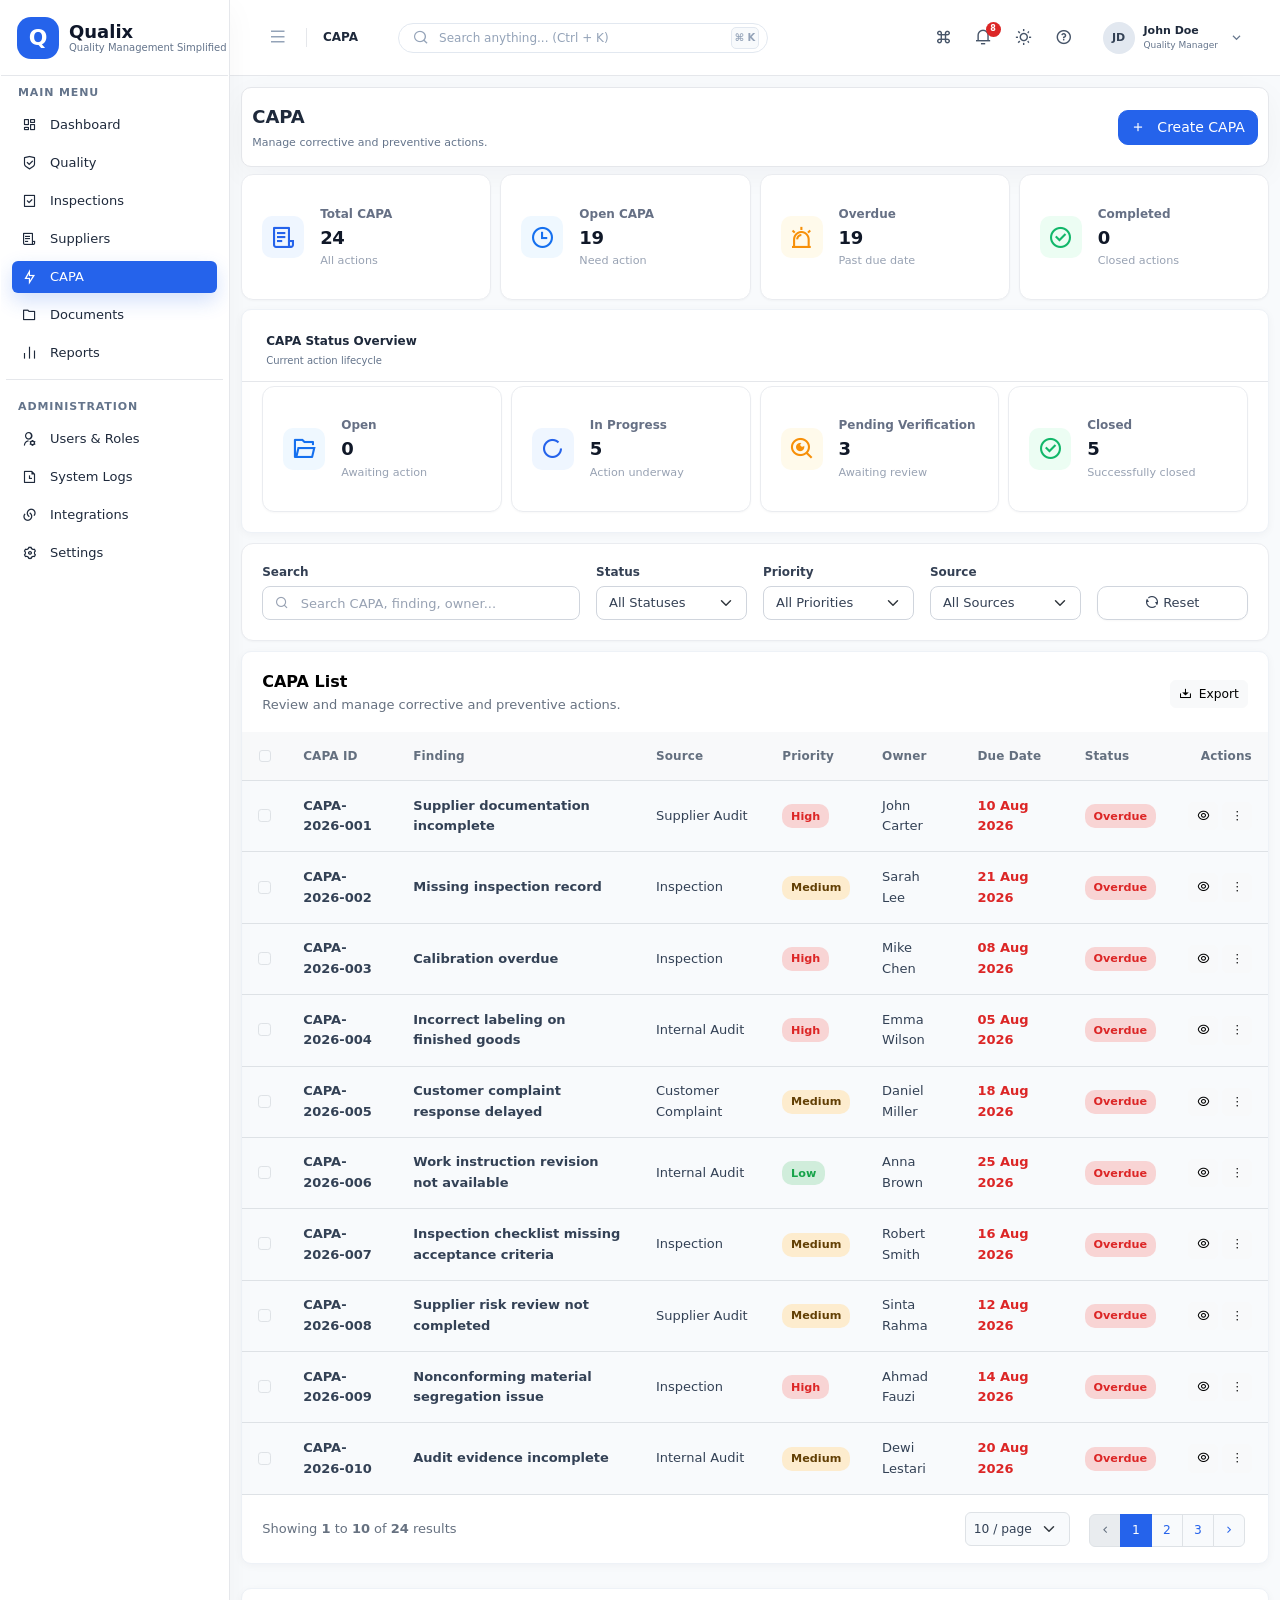
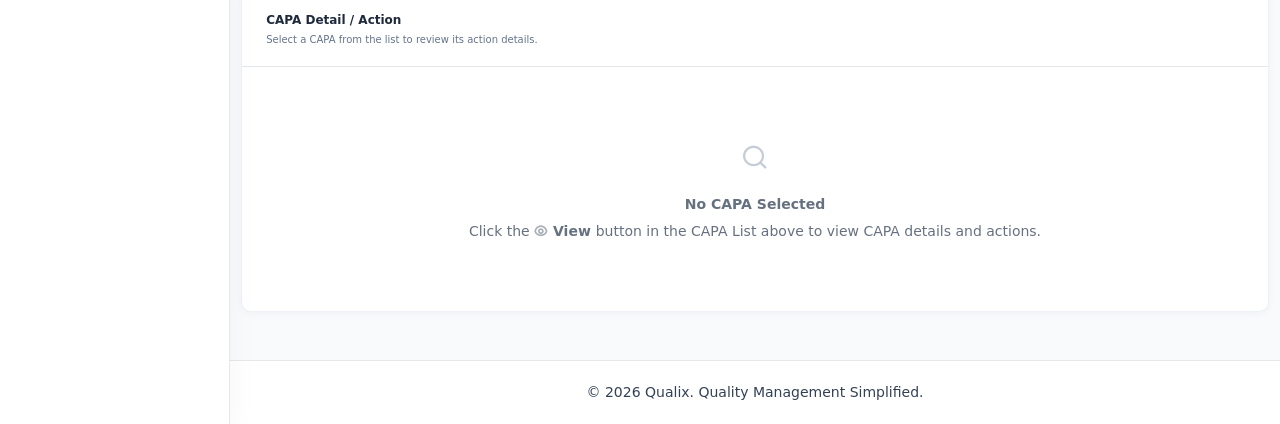
==== capa.html @ 68c369f2 "Add Qualix demo files" ====
<!DOCTYPE html>
<html lang="en">

<head>
    <meta charset="UTF-8">
    <meta name="viewport" content="width=device-width, initial-scale=1.0">

    <title>CAPA | Qualix</title>

    <link
    rel="icon"
    type="image/svg+xml"
    href="/favicon.svg">

  <script type="module" crossorigin src="/assets/main-CkO5dMS5.js"></script>
  <link rel="stylesheet" crossorigin href="/assets/main-CAKRarnx.css">
</head>

<body
    data-page="capa"
    data-page-title="CAPA"
>

<div class="qx-app">

<!-- ==========================================================
     SIDEBAR
========================================================== -->

    <aside
        id="qx-sidebar"
        class="qx-sidebar"
    ></aside>

<!-- ==========================================================
         MAIN
========================================================== -->

    <div class="qx-main">

        <div id="qx-header"></div>


<!-- ==========================================================
     CONTENT
========================================================== -->

    <main class="qx-content">

        <div class="qx-container">

            <div class="capa-page">

<!-- ======================================================
        BLOCK 1 — PAGE HEADER
======================================================= -->

    <section class="qx-dashboard-hero capa-hero">

        <div class="qx-dashboard-hero__intro">
            <h1 class="qx-dashboard-hero__title">CAPA</h1>

            <p class="qx-dashboard-hero__description">
                Manage corrective and preventive actions.
            </p>
        </div>

        <div class="qx-dashboard-hero__actions">

            <button
                type="button"
                class="btn btn-primary"
                data-bs-toggle="modal"
                data-bs-target="#newCapaModal">

                <i class="ri-add-line me-2"></i>
                Create CAPA

            </button>

        </div>

    </section>


    <!-- ======================================================
         BLOCK 2 — CAPA KPI
    ======================================================= -->

    <section class="qx-capa-summary">

        <div class="row g-3">

            <div class="col-12 col-sm-6 col-xl-3">
                <div class="qx-stat-card">

                    <div class="qx-stat-icon qx-stat-icon-primary">
                        <i class="ri-file-list-3-line"></i>
                    </div>

                    <div class="qx-stat-content">
                        <span class="qx-stat-label">Total CAPA</span>
                        <span class="qx-stat-value" id="capaTotal">24</span>
                        <span class="qx-stat-meta">All actions</span>
                    </div>

                </div>
            </div>

            <div class="col-12 col-sm-6 col-xl-3">
                <div class="qx-stat-card">

                    <div class="qx-stat-icon qx-stat-icon-info">
                        <i class="ri-time-line"></i>
                    </div>

                    <div class="qx-stat-content">
                        <span class="qx-stat-label">Open CAPA</span>
                        <span class="qx-stat-value" id="capaOpen">12</span>
                        <span class="qx-stat-meta">Need action</span>
                    </div>

                </div>
            </div>

            <div class="col-12 col-sm-6 col-xl-3">
                <div class="qx-stat-card">

                    <div class="qx-stat-icon qx-stat-icon-warning">
                        <i class="ri-alarm-warning-line"></i>
                    </div>

                    <div class="qx-stat-content">
                        <span class="qx-stat-label">Overdue</span>
                        <span class="qx-stat-value" id="capaOverdue">3</span>
                        <span class="qx-stat-meta">Past due date</span>
                    </div>

                </div>
            </div>

            <div class="col-12 col-sm-6 col-xl-3">
                <div class="qx-stat-card">

                    <div class="qx-stat-icon qx-stat-icon-success">
                        <i class="ri-checkbox-circle-line"></i>
                    </div>

                    <div class="qx-stat-content">
                        <span class="qx-stat-label">Completed</span>
                        <span class="qx-stat-value" id="capaCompleted">9</span>
                        <span class="qx-stat-meta">Closed actions</span>
                    </div>

                </div>
            </div>

        </div>

    </section>


    <!-- ======================================================
         BLOCK 3 — CAPA STATUS OVERVIEW
    ======================================================= -->

    <section class="qx-card qx-capa-status-card mt-4">

        <div class="qx-card-header">

            <div class="qx-card-header-left">
                <h5 class="qx-card-title">CAPA Status Overview</h5>

                <p class="qx-card-subtitle">
                    Current action lifecycle
                </p>
            </div>

        </div>

        <div class="qx-card-body">

            <div class="row g-3">

                <div class="col-12 col-sm-6 col-xl-3">
                    <div class="qx-stat-card">

                        <div class="qx-stat-icon qx-stat-icon-info">
                            <i class="ri-folder-open-line"></i>
                        </div>

                        <div class="qx-stat-content">
                            <span class="qx-stat-label">Open</span>
                            <span class="qx-stat-value" id="statusOpen">7</span>
                            <span class="qx-stat-meta">Awaiting action</span>
                        </div>

                    </div>
                </div>

                <div class="col-12 col-sm-6 col-xl-3">
                    <div class="qx-stat-card">

                        <div class="qx-stat-icon qx-stat-icon-primary">
                            <i class="ri-loader-4-line"></i>
                        </div>

                        <div class="qx-stat-content">
                            <span class="qx-stat-label">In Progress</span>
                            <span class="qx-stat-value" id="statusProgress">5</span>
                            <span class="qx-stat-meta">Action underway</span>
                        </div>

                    </div>
                </div>

                <div class="col-12 col-sm-6 col-xl-3">
                    <div class="qx-stat-card">

                        <div class="qx-stat-icon qx-stat-icon-warning">
                            <i class="ri-search-eye-line"></i>
                        </div>

                        <div class="qx-stat-content">
                            <span class="qx-stat-label">Pending Verification</span>
                            <span class="qx-stat-value" id="statusVerification">3</span>
                            <span class="qx-stat-meta">Awaiting review</span>
                        </div>

                    </div>
                </div>

                <div class="col-12 col-sm-6 col-xl-3">
                    <div class="qx-stat-card">

                        <div class="qx-stat-icon qx-stat-icon-success">
                            <i class="ri-checkbox-circle-line"></i>
                        </div>

                        <div class="qx-stat-content">
                            <span class="qx-stat-label">Closed</span>
                            <span class="qx-stat-value" id="statusClosed">9</span>
                            <span class="qx-stat-meta">Successfully closed</span>
                        </div>

                    </div>
                </div>

            </div>

        </div>

    </section>


    <!-- ======================================================
         BLOCK 4 — CAPA LIST
    ======================================================= -->
    
    <!-- CAPA LIST HEADER / FILTER -->

    <section class="qx-card qx-filter-card">

        <div class="row g-3 align-items-end">

            <div class="col-12 col-lg-4">

                <label class="qx-form-label">Search</label>

                <div class="qx-input-icon">

                    <i class="ri-search-line"></i>

                    <input
                        type="text"
                        id="capaSearch"
                        class="form-control"
                        placeholder="Search CAPA, finding, owner...">

                </div>

            </div>

            <div class="col-12 col-md-6 col-lg-2">

                <label class="qx-form-label">Status</label>

                <select id="capaStatus" class="form-select">
                    <option value="">All Statuses</option>
                    <option value="Open">Open</option>
                    <option value="In Progress">In Progress</option>
                    <option value="Pending Verification">Pending Verification</option>
                    <option value="Overdue">Overdue</option>
                    <option value="Closed">Closed</option>
                </select>

            </div>

            <div class="col-12 col-md-6 col-lg-2">

                <label class="qx-form-label">Priority</label>

                <select id="capaPriority" class="form-select">
                    <option value="">All Priorities</option>
                    <option value="Low">Low</option>
                    <option value="Medium">Medium</option>
                    <option value="High">High</option>
                </select>

            </div>

            <div class="col-12 col-md-6 col-lg-2">

                <label class="qx-form-label">Source</label>

                <select id="capaSource" class="form-select">
                    <option value="">All Sources</option>
                    <option value="Inspection">Inspection</option>
                    <option value="Supplier Audit">Supplier Audit</option>
                    <option value="Internal Audit">Internal Audit</option>
                    <option value="Customer Complaint">Customer Complaint</option>
                </select>

            </div>

            <div class="col-12 col-md-6 col-lg-2">

                <button
                    type="button"
                    id="resetCapaFilters"
                    class="btn qx-filter-btn w-100"
                    title="Reset filters">

                    <i class="ri-refresh-line"></i>
                    <span class="d-none d-md-inline ms-1">Reset</span>

                </button>

            </div>

        </div>

    </section>

    <!-- CAPA TABLE -->
    <section class="qx-card qx-table-card">

        <div class="qx-table-header">

            <div>
                <h5 class="qx-table-title">CAPA List</h5>

                <p class="qx-table-description mb-0">
                    Review and manage corrective and preventive actions.
                </p>
            </div>

            <div>

                <button
                    type="button"
                    class="btn btn-light btn-sm"
                    id="exportCapas">

                    <i class="ri-download-2-line me-1"></i>
                    Export

                </button>

            </div>

        </div>

        <div class="table-responsive">

            <table class="table qx-data-table align-middle">

                <thead>

                    <tr>
                        <th class="qx-check-column">
                            <input
                                class="form-check-input"
                                type="checkbox"
                                id="selectAllCapas">
                        </th>

                        <th>CAPA ID</th>
                        <th>Finding</th>
                        <th>Source</th>
                        <th>Priority</th>
                        <th>Owner</th>
                        <th>Due Date</th>
                        <th>Status</th>
                        <th class="text-end">Actions</th>
                    </tr>

                </thead>

                <tbody id="capaTableBody"></tbody>

            </table>

        </div>

        <!-- PAGINATION -->
        <div class="qx-table-footer">

            <span class="qx-results-info" id="capaResultsInfo">
                Showing <strong>1</strong> to <strong>10</strong> of <strong>24</strong> results
            </span>

            <div class="d-flex align-items-center gap-3">

                <select
                    class="form-select form-select-sm qx-page-size"
                    id="capaPageSize">

                    <option value="10">10 / page</option>
                    <option value="25">25 / page</option>
                    <option value="50">50 / page</option>

                </select>

                <nav aria-label="CAPA pagination">
                    <ul
                        class="pagination pagination-sm mb-0"
                        id="capaPagination">
                    </ul>
                </nav>

            </div>

        </div>

    </section>


    <!-- ======================================================
         BLOCK 5 — CAPA DETAIL / ACTION
    ======================================================= -->

    <section class="qx-card qx-capa-detail-card mt-4">

        <div class="qx-card-header">

            <div class="qx-card-header-left">

                <h5 class="qx-card-title">
                    CAPA Detail / Action
                </h5>

                <p class="qx-card-subtitle">
                    Select a CAPA from the list to review its action details.
                </p>

            </div>

        </div>

        <div class="qx-card-body">

                <div
                    id="capaDetailEmpty"
                    class="text-center py-5">

                    <div class="mb-3">
                        <i
                            class="ri-search-line"
                            style="font-size: 28px; color: #98a2b3;">
                        </i>
                    </div>

                    <h6 class="fw-semibold mb-2">
                        No CAPA Selected
                    </h6>

                    <p class="text-muted mb-0">
                        Click the
                        <strong>
                            <i class="ri-eye-line"></i>
                            View
                        </strong>
                        button in the CAPA List above
                        to view CAPA details and actions.
                    </p>

                </div>

            <div id="capaDetailContent" class="d-none">

                <div class="row g-4">

                    <div class="col-12 col-lg-4">

                        <div class="mb-3">
                            <span class="qx-stat-label">CAPA ID</span>
                            <div class="fw-semibold" id="detailId">—</div>
                        </div>

                        <div class="mb-3">
                            <span class="qx-stat-label">Finding</span>
                            <div class="fw-semibold" id="detailFinding">—</div>
                        </div>

                        <div class="mb-3">
                            <span class="qx-stat-label">Source</span>
                            <div id="detailSource">—</div>
                        </div>

                        <div class="mb-3">
                            <span class="qx-stat-label">Owner</span>
                            <div id="detailOwner">—</div>
                        </div>

                        <div class="mb-3">
                            <span class="qx-stat-label">Due Date</span>
                            <div id="detailDueDate">—</div>
                        </div>

                        <div>
                            <span class="qx-stat-label">Status</span>
                            <div id="detailStatus">—</div>
                        </div>

                    </div>

                    <div class="col-12 col-lg-8">

                        <div class="mb-4">
                            <span class="qx-stat-label">Root Cause</span>
                            <p class="mb-0 mt-1" id="detailRootCause">—</p>
                        </div>

                        <div class="mb-4">
                            <span class="qx-stat-label">Corrective Action</span>
                            <p class="mb-0 mt-1" id="detailCorrective">—</p>
                        </div>

                        <div class="mb-4">
                            <span class="qx-stat-label">Preventive Action</span>
                            <p class="mb-0 mt-1" id="detailPreventive">—</p>
                        </div>

                        <div>
                            <span class="qx-stat-label">Verification</span>
                            <p class="mb-0 mt-1" id="detailVerification">—</p>
                        </div>

                    </div>

                </div>

            </div>

        </div>

    </section>

</div>

</div>

</main>


<!-- ==========================================================
     CREATE CAPA MODAL
========================================================== -->

<div
    class="modal fade"
    id="newCapaModal"
    tabindex="-1"
    aria-hidden="true">

    <div class="modal-dialog modal-lg modal-dialog-centered">

        <div class="modal-content">

            <div class="modal-header">

                <div>

                    <h5 class="modal-title">
                        Create CAPA
                    </h5>

                    <p class="text-muted mb-0 small">
                        Create a corrective or preventive action.
                    </p>

                </div>

                <button
                    type="button"
                    class="btn-close"
                    data-bs-dismiss="modal">
                </button>

            </div>

            <div class="modal-body">

                <div class="row g-3">

                    <div class="col-md-6">

                        <label class="qx-form-label">
                            Source
                        </label>

                        <select id="newCapaSource" class="form-select">
                            <option selected>Inspection</option>
                            <option>Supplier Audit</option>
                            <option>Internal Audit</option>
                            <option>Customer Complaint</option>
                        </select>

                    </div>

                    <div class="col-md-6">

                        <label class="qx-form-label">
                            Priority
                        </label>

                        <select id="newCapaPriority" class="form-select">
                            <option>Low</option>
                            <option selected>Medium</option>
                            <option>High</option>
                        </select>

                    </div>

                    <div class="col-12">

                        <label class="qx-form-label">
                            Finding
                        </label>

                        <input
                            type="text"
                            id="newCapaFinding"
                            class="form-control"
                            placeholder="Describe the finding...">

                    </div>

                    <div class="col-md-6">

                        <label class="qx-form-label">
                            Owner
                        </label>

                        <input
                            type="text"
                            id="newCapaOwner"
                            class="form-control"
                            placeholder="e.g. John Carter">

                    </div>

                    <div class="col-md-6">

                        <label class="qx-form-label">
                            Due Date
                        </label>

                        <input
                            type="date"
                            id="newCapaDueDate"
                            class="form-control">

                    </div>

                    <div class="col-12">

                        <label class="qx-form-label">
                            Root Cause
                        </label>

                        <textarea
                            id="newCapaRootCause"
                            class="form-control"
                            rows="3"
                            placeholder="Identify the root cause..."></textarea>

                    </div>

                    <div class="col-12">

                        <label class="qx-form-label">
                            Corrective Action
                        </label>

                        <textarea
                            id="newCapaCorrective"
                            class="form-control"
                            rows="3"
                            placeholder="Define the corrective action..."></textarea>

                    </div>

                    <div class="col-12">

                        <label class="qx-form-label">
                            Preventive Action
                        </label>

                        <textarea
                            id="newCapaPreventive"
                            class="form-control"
                            rows="3"
                            placeholder="Define the preventive action..."></textarea>

                    </div>

                </div>

            </div>

            <div class="modal-footer">

                <button
                    type="button"
                    class="btn btn-light"
                    data-bs-dismiss="modal">
                    Cancel
                </button>

                <button
                    type="button"
                    class="btn qx-btn-primary"
                    id="createCapaBtn">

                    <i class="ri-check-line me-2"></i>
                    Create CAPA

                </button>

            </div>

        </div>

    </div> <!-- End .qx-dashboard -->

</div> <!-- End .qx-container -->

<!-- ==========================================================
     EDIT CAPA MODAL
========================================================== -->

<div
    class="modal fade"
    id="editCapaModal"
    tabindex="-1"
    aria-hidden="true">

    <div class="modal-dialog modal-lg modal-dialog-centered">

        <div class="modal-content">

            <div class="modal-header">

                <div>

                    <h5 class="modal-title">
                        Edit CAPA
                    </h5>

                    <p class="text-muted mb-0 small">
                        Update corrective or preventive action.
                    </p>

                </div>

                <button
                    type="button"
                    class="btn-close"
                    data-bs-dismiss="modal"
                    aria-label="Close">
                </button>

            </div>


            <div class="modal-body">

                <input
                    type="hidden"
                    id="editCapaId">


                <div class="row g-3">

                    <!-- Source -->

                    <div class="col-md-6">

                        <label class="qx-form-label">
                            Source
                        </label>

                        <select
                            id="editCapaSource"
                            class="form-select">

                            <option>
                                Inspection
                            </option>

                            <option>
                                Supplier Audit
                            </option>

                            <option>
                                Internal Audit
                            </option>

                            <option>
                                Customer Complaint
                            </option>

                        </select>

                    </div>


                    <!-- Priority -->

                    <div class="col-md-6">

                        <label class="qx-form-label">
                            Priority
                        </label>

                        <select
                            id="editCapaPriority"
                            class="form-select">

                            <option>
                                Low
                            </option>

                            <option>
                                Medium
                            </option>

                            <option>
                                High
                            </option>

                        </select>

                    </div>


                    <!-- Finding -->

                    <div class="col-12">

                        <label class="qx-form-label">
                            Finding
                        </label>

                        <input
                            type="text"
                            id="editCapaFinding"
                            class="form-control"
                            placeholder="Describe the finding...">

                    </div>


                    <!-- Owner -->

                    <div class="col-md-6">

                        <label class="qx-form-label">
                            Owner
                        </label>

                        <input
                            type="text"
                            id="editCapaOwner"
                            class="form-control"
                            placeholder="e.g. John Carter">

                    </div>


                    <!-- Due Date -->

                    <div class="col-md-6">

                        <label class="qx-form-label">
                            Due Date
                        </label>

                        <input
                            type="date"
                            id="editCapaDueDate"
                            class="form-control">

                    </div>


                    <!-- Root Cause -->

                    <div class="col-12">

                        <label class="qx-form-label">
                            Root Cause
                        </label>

                        <textarea
                            id="editCapaRootCause"
                            class="form-control"
                            rows="3"
                            placeholder="Identify the root cause..."></textarea>

                    </div>


                    <!-- Corrective Action -->

                    <div class="col-12">

                        <label class="qx-form-label">
                            Corrective Action
                        </label>

                        <textarea
                            id="editCapaCorrective"
                            class="form-control"
                            rows="3"
                            placeholder="Define the corrective action..."></textarea>

                    </div>


                    <!-- Preventive Action -->

                    <div class="col-12">

                        <label class="qx-form-label">
                            Preventive Action
                        </label>

                        <textarea
                            id="editCapaPreventive"
                            class="form-control"
                            rows="3"
                            placeholder="Define the preventive action..."></textarea>

                    </div>

                </div>

            </div>


            <div class="modal-footer">

                <button
                    type="button"
                    class="btn btn-light"
                    data-bs-dismiss="modal">

                    Cancel

                </button>


                <button
                    type="button"
                    class="btn qx-btn-primary"
                    id="saveCapaEditBtn"
                    data-bs-dismiss="modal">
                    

                    <i class="ri-save-line me-2"></i>

                    Save Changes

                </button>

            </div>

        </div>

    </div>

</div>


</main>

        <!-- Global Footer -->
        <div id="qx-footer"></div>


    </div> <!-- End .qx-main -->

</div> <!-- End .qx-app -->


</body>

</html>
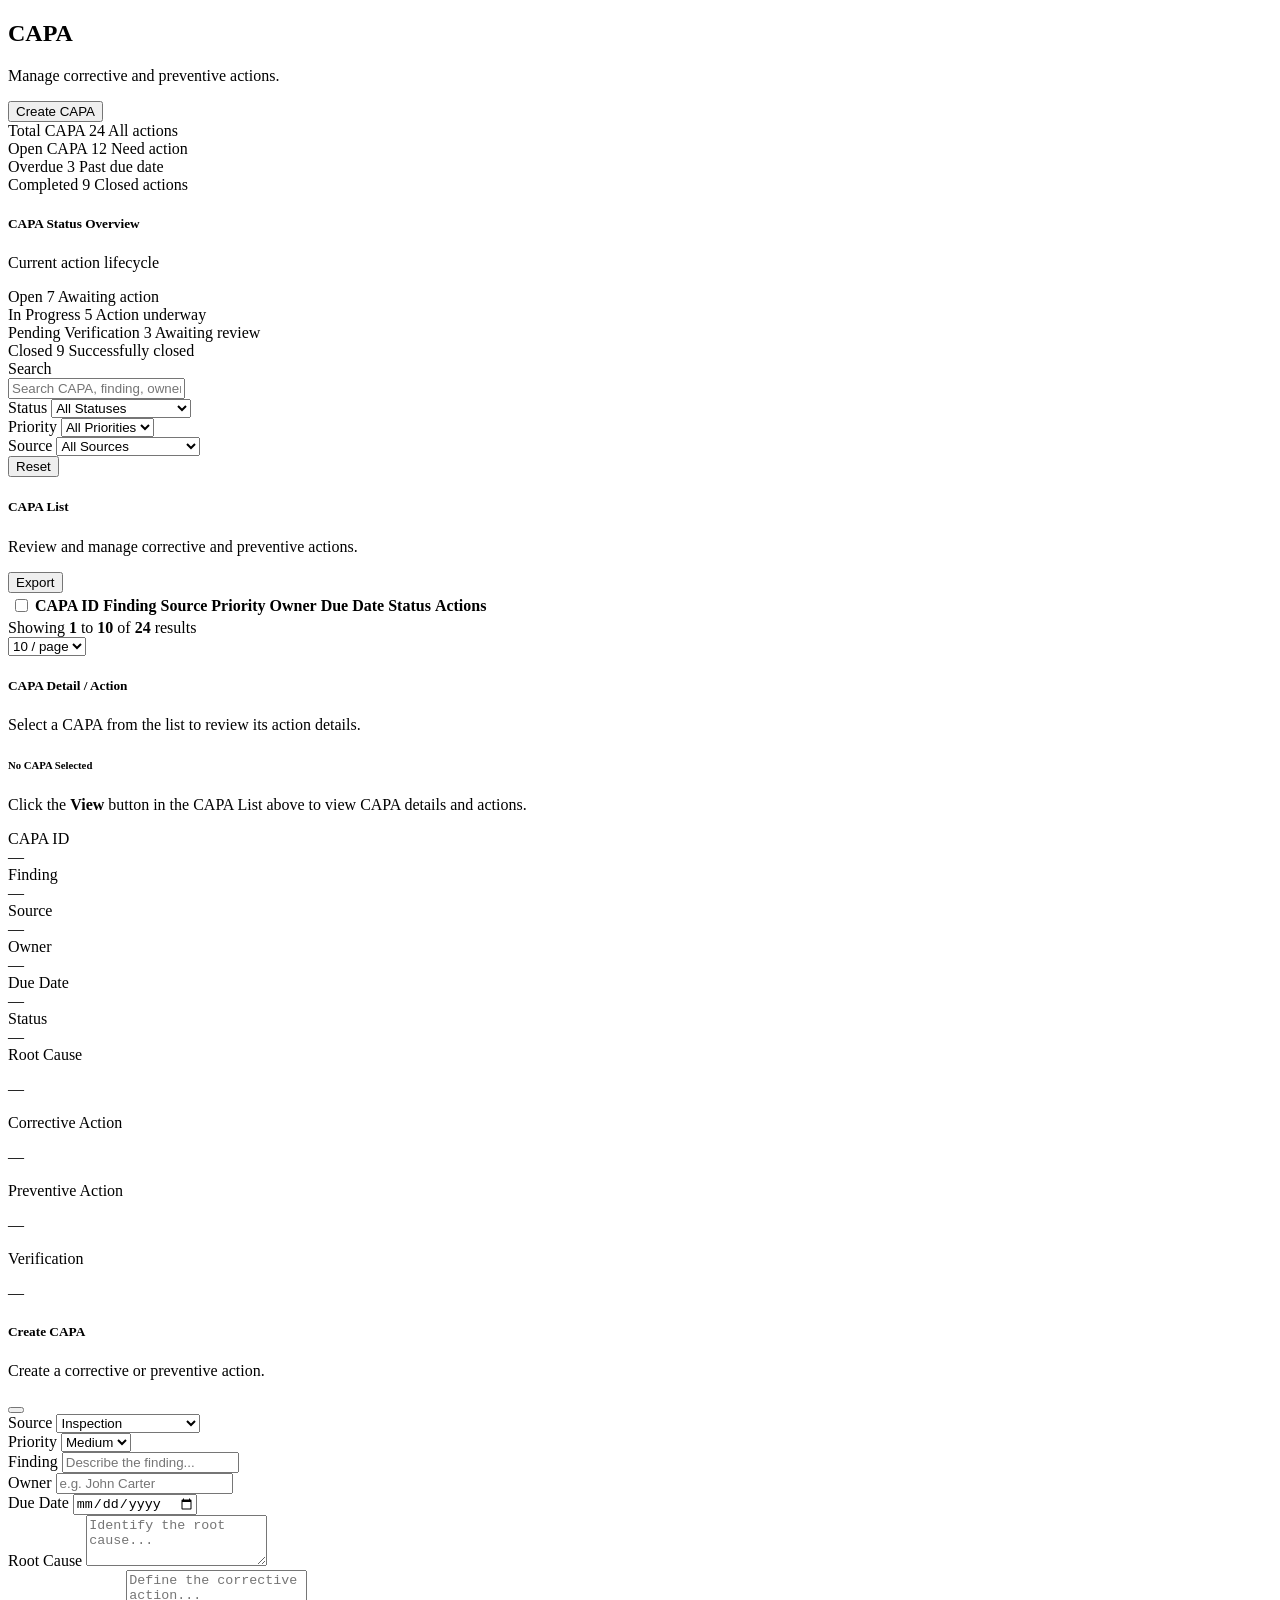
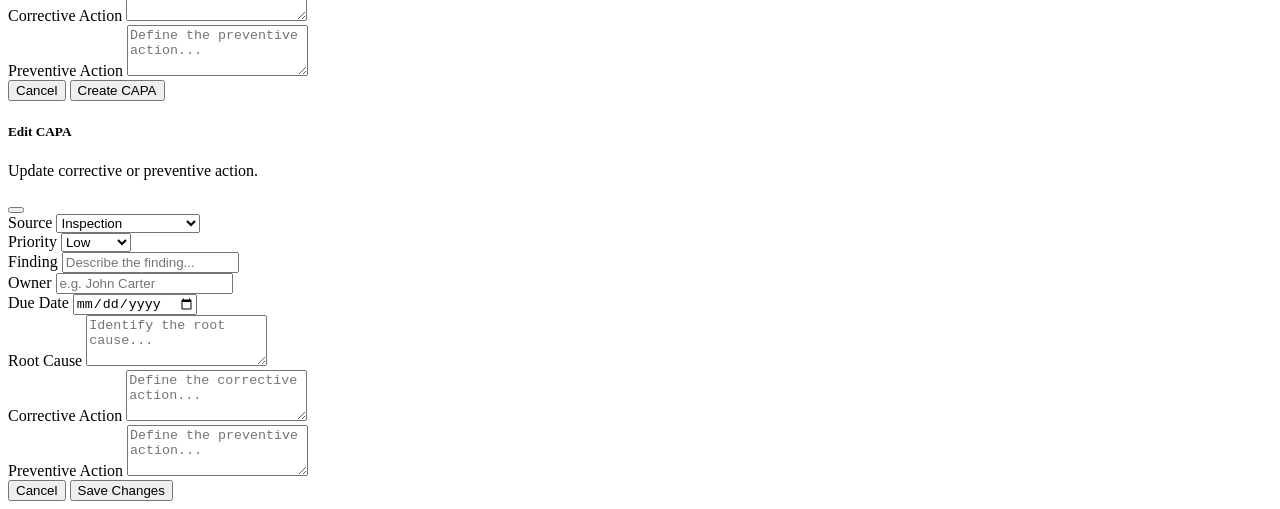
==== commit 9148577c: "Add Qualix demo files" ====
--- a/capa.html
+++ b/capa.html
@@ -10,10 +10,10 @@
     <link
     rel="icon"
     type="image/svg+xml"
-    href="/favicon.svg">
-
-  <script type="module" crossorigin src="/assets/main-CkO5dMS5.js"></script>
-  <link rel="stylesheet" crossorigin href="/assets/main-CAKRarnx.css">
+    href="/qualix-demo/favicon.svg">
+
+  <script type="module" crossorigin src="/qualix-demo/assets/main-D7z1H8ph.js"></script>
+  <link rel="stylesheet" crossorigin href="/qualix-demo/assets/main-CQWTh1KS.css">
 </head>
 
 <body
